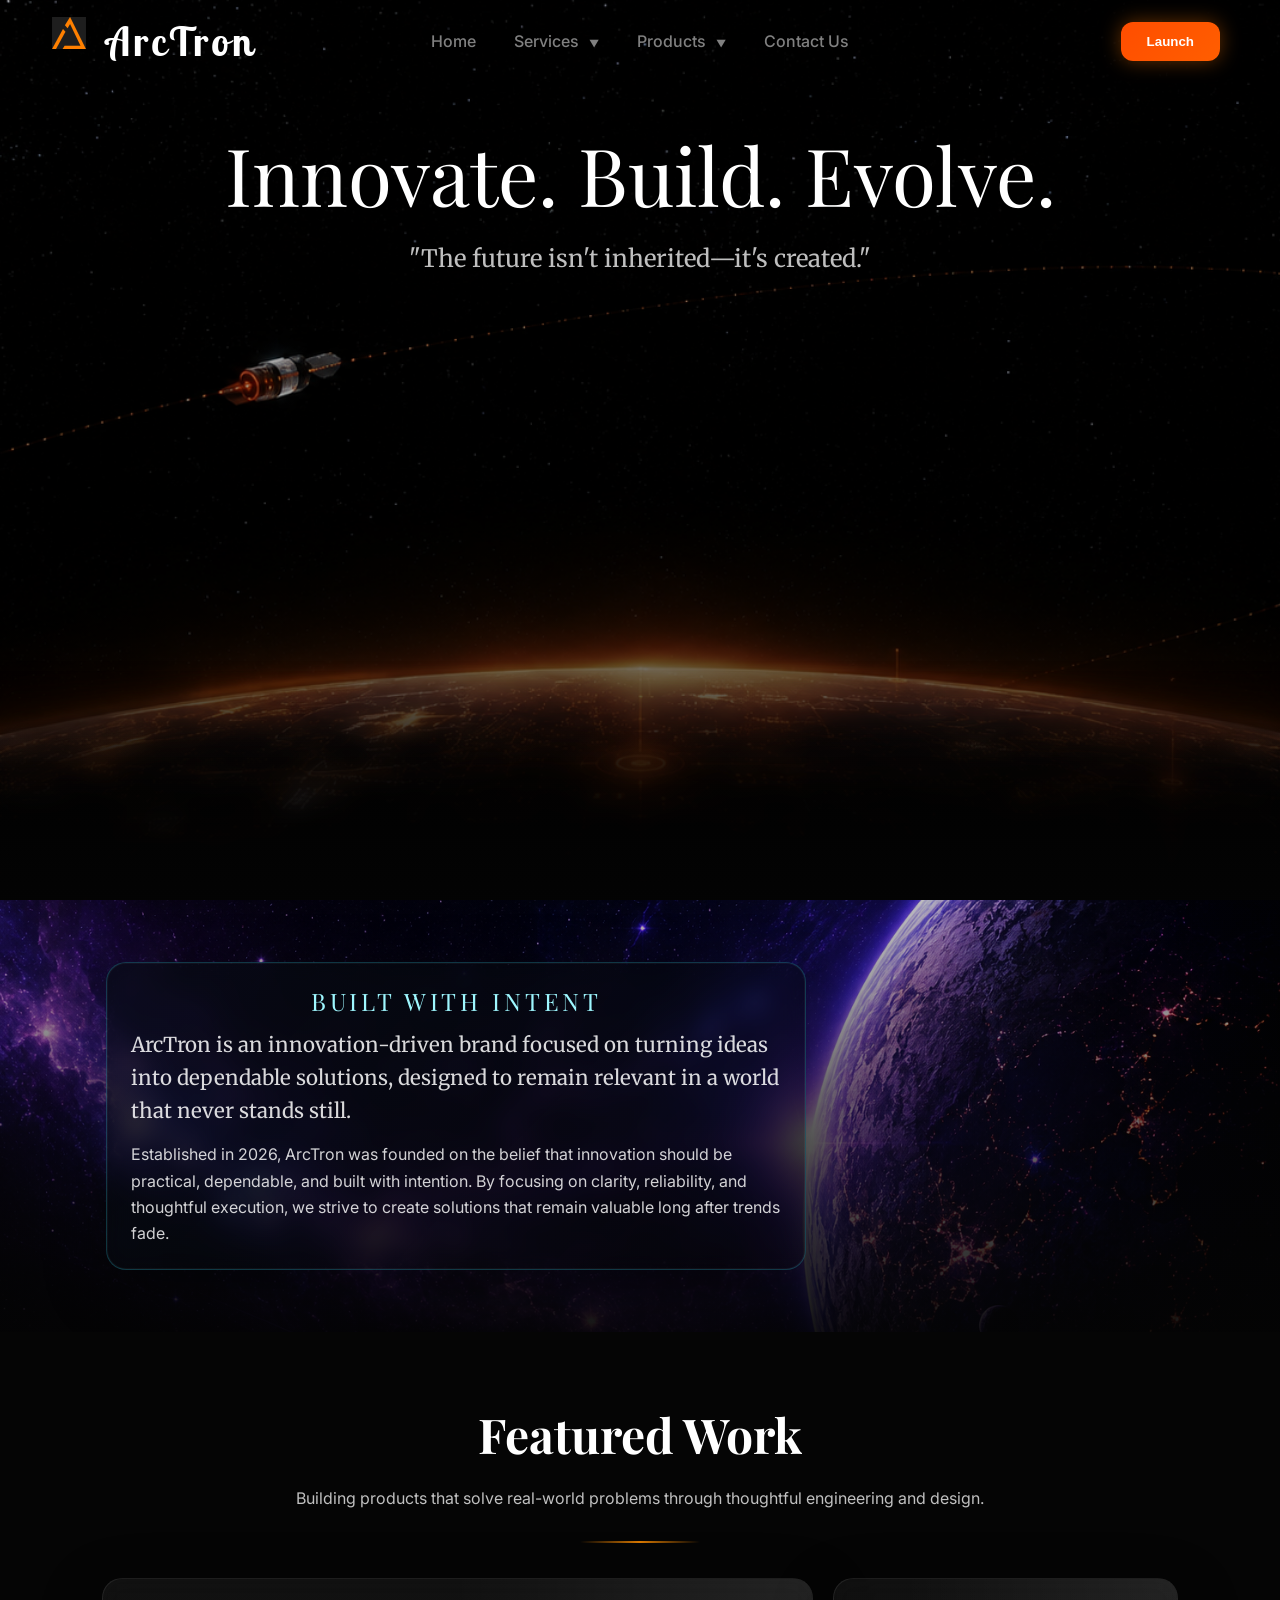
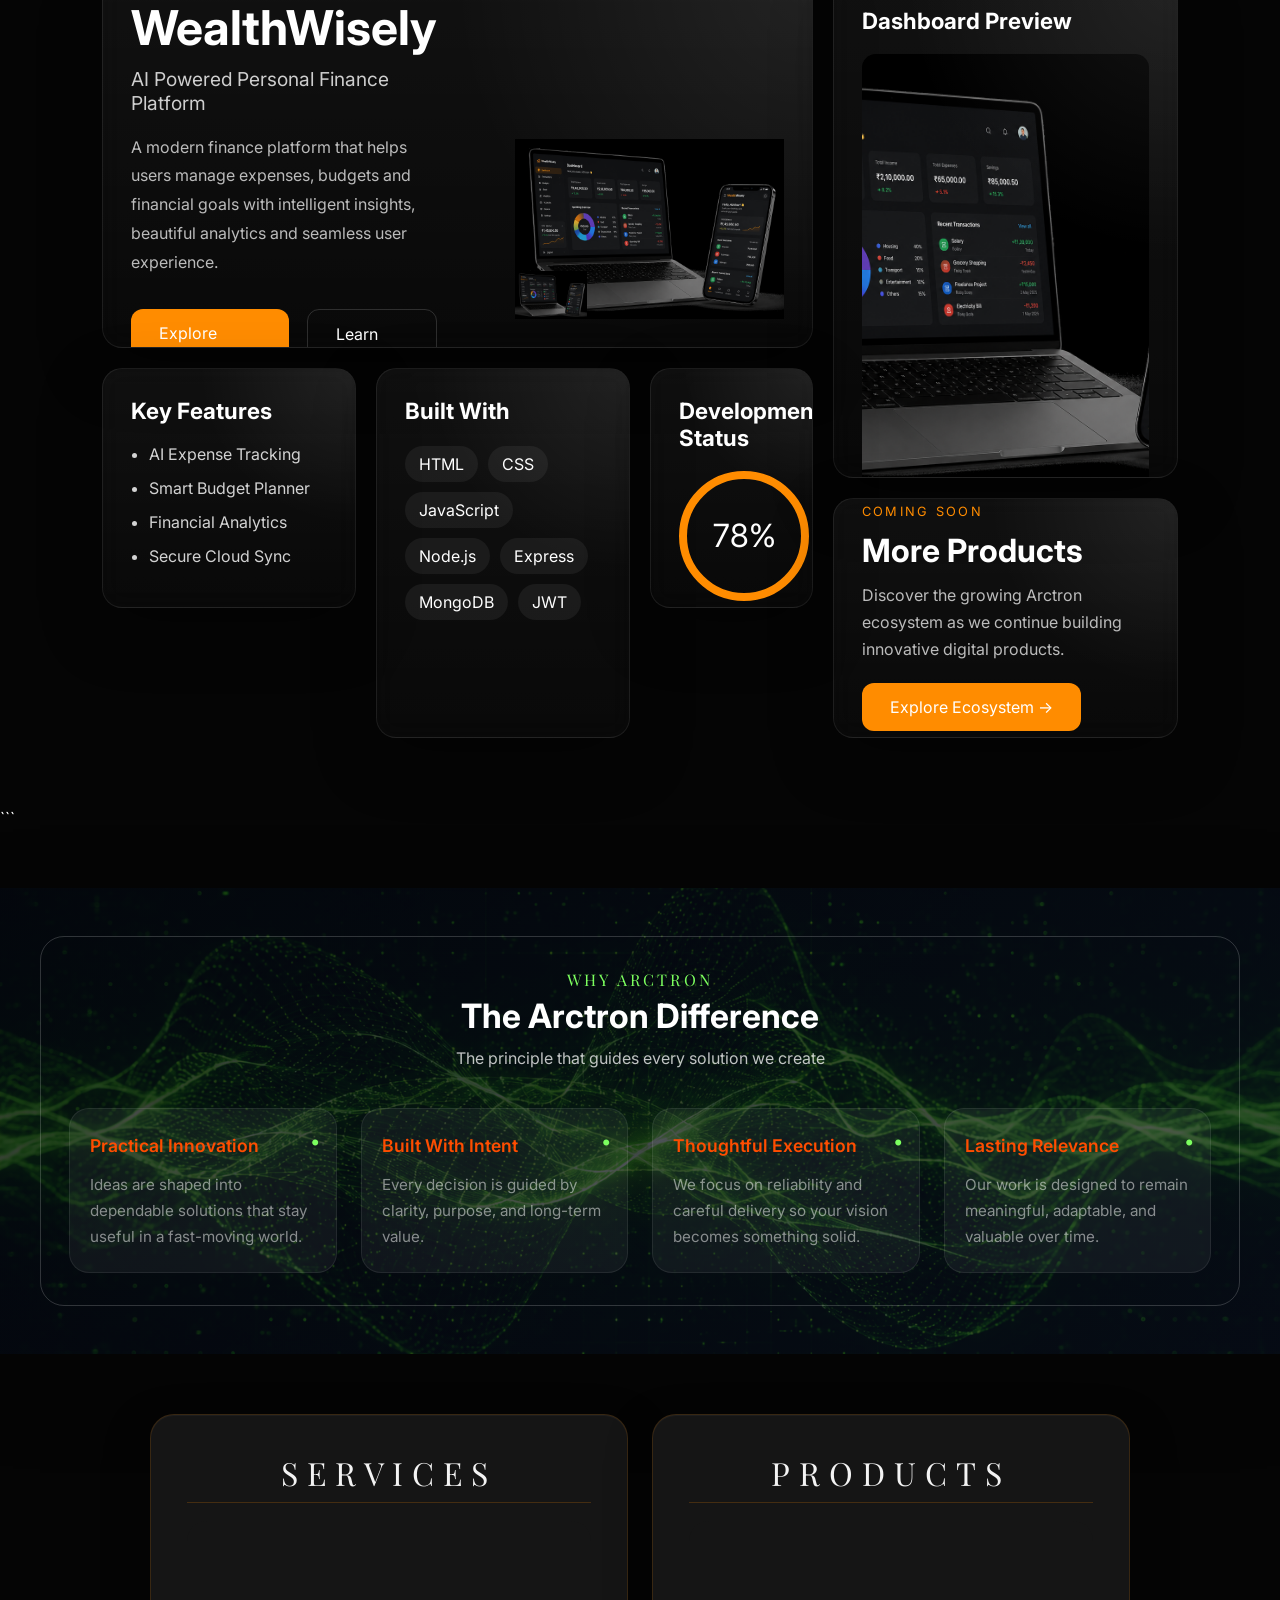
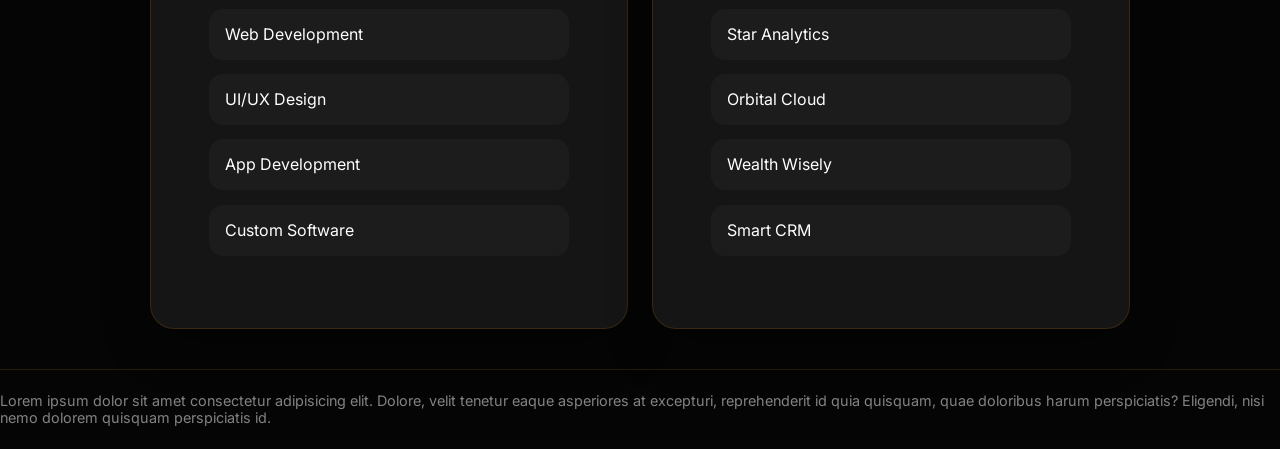
==== docs/index.html @ 0403cf8c "just renamed the frontend folder to docs for deployment" ====
<!DOCTYPE html>
<html lang="en">
<head>
    <meta charset="UTF-8">
    <meta name="viewport" content="width=device-width, initial-scale=1.0">
    <link rel="stylesheet" href="style.css">
    <link rel="stylesheet" href="featured-work.css">
    <link rel="preconnect" href="https://fonts.googleapis.com">
    <link rel="preconnect" href="https://fonts.gstatic.com" crossorigin>
    <link href="https://fonts.googleapis.com/css2?family=Black+Ops+One&family=Cormorant+Garamond:ital,wght@0,300..700;1,300..700&family=Lobster+Two:ital,wght@0,400;0,700;1,400;1,700&family=Merriweather:ital,opsz,wght@0,18..144,300..900;1,18..144,300..900&family=Playfair+Display:ital,wght@0,400..900;1,400..900&display=swap" rel="stylesheet">
    <link rel="preconnect" href="https://fonts.googleapis.com">
    <link rel="preconnect" href="https://fonts.gstatic.com" crossorigin>
    <link href="https://fonts.googleapis.com/css2?family=Inter:wght@300;400;500;600;700&family=Orbitron:wght@400;500;600;700&display=swap" rel="stylesheet">
    <link rel="preconnect" href="https://fonts.googleapis.com">
    <link rel="preconnect" href="https://fonts.gstatic.com" crossorigin>
    <link href="https://fonts.googleapis.com/css2?family=Bitcount+Prop+Single:wght@100..900&family=Black+Ops+One&family=Cormorant+Garamond:ital,wght@0,300..700;1,300..700&family=Lobster+Two:ital,wght@0,400;0,700;1,400;1,700&family=Merriweather:ital,opsz,wght@0,18..144,300..900;1,18..144,300..900&family=Playfair+Display:ital,wght@0,400..900;1,400..900&display=swap" rel="stylesheet">
    <link rel="preconnect" href="https://fonts.googleapis.com">
    <link rel="preconnect" href="https://fonts.gstatic.com" crossorigin>
    <link href="https://fonts.googleapis.com/css2?family=Bitcount+Prop+Single:wght@100..900&family=Black+Ops+One&family=Cormorant+Garamond:ital,wght@0,300..700;1,300..700&family=Lobster+Two:ital,wght@0,400;0,700;1,400;1,700&family=Merriweather:ital,opsz,wght@0,18..144,300..900;1,18..144,300..900&family=Playfair+Display:ital,wght@0,400..900;1,400..900&family=Sansita+Swashed:wght@300..900&display=swap" rel="stylesheet">
    <link rel="icon" type="image/svg+xml" href="images/ArcTron Vector Logo.svg">
    <title>ArcTron</title>
</head>
<body>

<!-- #Nav Bar -->
    <nav class="navbar">
        <a href="index.html" class="brand">
            <img src="images/ArcTron Vector Logo.svg" alt="ArcTron logo" class="brand-logo">
            <div class="logo">ArcTron</div>
        </a>
        <ul class="nav-links">
            <li><a href="index.html">Home</a></li>
            <li class="dropdown">
                <a href="services.html">Services <span>▼</span></a>
                <ul class="dropdown-menu">
                    <li><a href="services.html">Web Development</a></li>
                    <li><a href="services.html">UI/UX Design</a></li>
                    <li><a href="services.html">App Development</a></li>
                    <li><a href="services.html">Custom Softwares Development</a></li>
                </ul>
            </li>
            <li class="dropdown">
                <a href="products.html">Products <span>▼</span></a>
                <ul class="dropdown-menu">
                    <li><a href="products.html">Star Analytics</a></li>
                    <li><a href="products.html">Smart Erps</a></li>
                    <li><a href="products.html">Wealth Wisely</a></li>
                </ul>
            </li>
            <li><a href="contact.html">Contact Us</a></li>
        </ul>
        <div class="nav-cta">
            <button class="launch-btn">Launch</button>
        </div>
    </nav>

<!-- Hero Sec -->
 <div id="hero" class="hero">
    <video class="hero-video is-active" autoplay muted playsinline poster="images/21.9.png">
        <source src="images/Satellite_completes_full_orbit_202606242048.mp4" type="video/mp4">
    </video>
    <video class="hero-video" autoplay muted playsinline poster="images/21.9.png">
        <source src="images/Satellite_completes_full_orbit_202606242048.mp4" type="video/mp4">
    </video>
    <div class="hero-overlay"></div>
    <div class="hero-heading">
        Innovate. Build. Evolve.
        <div class="hero-subheading">
            "The future isn't inherited—it's created."
        </div>
    </div>
 </div>

 <!-- Intro sec -->
  <div id="intro" class="introsec">
    <div class="intro-content-wrapper">
    <div class="intro-heading">
        BUILT WITH INTENT
    </div>
    <div class="intro-subheading">
        ArcTron is an innovation-driven brand focused on turning ideas into dependable solutions, designed to remain relevant in a world that never stands still.
    </div>
    <div class="intro-content">
        Established in 2026, ArcTron was founded on the belief that innovation should be practical, dependable, and built with intention. By focusing on clarity, reliability, and thoughtful execution, we strive to create solutions that remain valuable long after trends fade.
    </div>
    </div>
  </div>


<!-- Featured Work/Flagship Product -->
<section class="featured-section">
    <!-- Section Heading -->
    <div class="fw-header">
        <h2 class="fw-title">
            Featured Work
        </h2>
        <p class="fw-subtitle">
            Building products that solve real-world problems through thoughtful engineering and design.
        </p>
    </div>
    
    <!-- Featured Work Grid -->
    <div class="fw-grid">
        
        <!-- Hero Card -->
        <article class="fw-card fw-hero">
            <div class="fw-hero-content">
                <span class="fw-hero-tag">
                    FLAGSHIP PRODUCT
                </span>
                <h3 class="fw-hero-title">
                    WealthWisely
                </h3>
                <p class="fw-hero-subtitle">
                    AI Powered Personal Finance Platform
                </p>
                <p class="fw-hero-description">
                    A modern finance platform that helps users manage expenses,
                    budgets and financial goals with intelligent insights,
                    beautiful analytics and seamless user experience.
                </p>
                <div class="fw-hero-buttons">
                    <a href="#" class="fw-primary-btn">
                        Explore Product
                    </a>
                    <a href="#" class="fw-secondary-btn">
                        Learn More
                    </a>
                </div>
            </div>
            
            <div class="fw-hero-preview">
                <img
                    src="images/ww display.png"
                    alt="WealthWisely Laptop Mockup"
                    class="fw-hero-laptop">
                <img
                    src="images/ww display.png"
                    alt="WealthWisely Mobile Mockup"
                    class="fw-hero-mobile">
            </div>
        </article>

        <!-- Features Card -->
        <article class="fw-card fw-features">
            <h3 class="fw-card-title">
                Key Features
            </h3>
            <ul class="fw-feature-list">
                <li>AI Expense Tracking</li>
                <li>Smart Budget Planner</li>
                <li>Financial Analytics</li>
                <li>Secure Cloud Sync</li>
            </ul>
        </article>
        
        <!-- Technology Card -->
        <article class="fw-card fw-tech">
            <h3 class="fw-card-title">
                Built With
            </h3>
            <div class="fw-tech-stack">
                <span>HTML</span>
                <span>CSS</span>
                <span>JavaScript</span>
                <span>Node.js</span>
                <span>Express</span>
                <span>MongoDB</span>
                <span>JWT</span>
            </div>
        </article>

        <!-- Dashboard Preview Card -->
        <article class="fw-card fw-dashboard">
            <h3 class="fw-card-title">
                Dashboard Preview
            </h3>
            <img
                src="images/ww display.png"
                alt="Dashboard Preview"
                class="fw-dashboard-image">
        </article>

        <!-- Development Status Card -->
        <article class="fw-card fw-status">
            <h3 class="fw-card-title">
                Development Status
            </h3>
            <div class="fw-status-circle">
                <span class="fw-status-value">
                    78%
                </span>
            </div>
            <p class="fw-status-text">
                Currently under active development.
            </p>
        </article>

        <!-- CTA Card -->
        <article class="fw-card fw-cta">
            <span class="fw-cta-label">
                COMING SOON
            </span>
            <h3 class="fw-cta-title">
                More Products
            </h3>
            <p class="fw-cta-text">
                Discover the growing Arctron ecosystem as we continue
                building innovative digital products.
            </p>
            <a href="#" class="fw-cta-btn">
                Explore Ecosystem →
            </a>
        </article>
    </div>
</section>
```

<!-- trust -->
<div class="trust">
    <div class="trust-inner">
        <div class="trust-heading">
            Why ArcTron
        </div>
        <div class="trust-sub-heading">
                The Arctron Difference
        </div>
        <div class="trust-sub-heading-line">
            The principle that guides every solution we create
        </div>
        <div class="trust-content">
            <div class="trust-content-card">
                <div class="trust-content-card-heading">
                    Practical Innovation
                </div>
                <p>Ideas are shaped into dependable solutions that stay useful in a fast-moving world.</p>
            </div>
            <div class="trust-content-card">
                <div class="trust-content-card-heading">
                    Built With Intent
                </div>
                <p>Every decision is guided by clarity, purpose, and long-term value.</p>
            </div>
            <div class="trust-content-card">
                <div class="trust-content-card-heading">
                    Thoughtful Execution
                </div>
                <p>We focus on reliability and careful delivery so your vision becomes something solid.</p>
            </div>
            <div class="trust-content-card">
                <div class="trust-content-card-heading">
                    Lasting Relevance
                </div>
                <p>Our work is designed to remain meaningful, adaptable, and valuable over time.</p>
            </div>
        </div>
    </div>
</div>

 <!--products * services -->
 <div class="ps-container">
    <div class="ps-card">
        <div class="ps-heading">
            Services
        </div>
        <ul class="ps-content">
            <li><a href="#">Web Development</a></li>
            <li><a href="#">UI/UX Design</a></li>
            <li><a href="#">App Development</a></li>
            <li><a href="#">Custom Software</a></li>
        </ul>
    </div>

    <div class="ps-card">
        <div class="ps-heading">
            Products
        </div>
        <ul class="ps-content">
            <li><a href="#">Star Analytics</a></li>
            <li><a href="#">Orbital Cloud</a></li>
            <li><a href="#">Wealth Wisely</a></li>
            <li><a href="#">Smart CRM</a></li>
        </ul>
    </div>
 </div>  

   <!-- footer -->
<footer>
    Lorem ipsum dolor sit amet consectetur adipisicing elit. Dolore, velit tenetur eaque asperiores at excepturi, reprehenderit id quia quisquam, quae doloribus harum perspiciatis? Eligendi, nisi nemo dolorem quisquam perspiciatis id.
</footer>
    <script src="script.js"></script>
</body>
</html>
---- docs/style.css ----
html {
    scroll-behavior: smooth;
    -webkit-overflow-scrolling: touch;
    scroll-snap-type: var(--scroll-snap-type);
    scroll-padding-top: var(--scroll-snap-offset);
}

*{
    margin:0;
    padding:0;
    box-sizing:border-box;
}

:root {
    --bg: #050505; /* page background */
    --surface: rgba(0, 0, 0, 0.85); /* navbar and panel surface */
    --surface-soft: rgba(10, 10, 10, 0.45); /* lighter translucent background */
    --border: rgba(255, 140, 0, 0.15); /* subtle accent border */
    --border-strong: rgba(255, 140, 0, 0.12); /* stronger border for cards/menus */
    --text: #ffffff; /* primary text color */
    --text-muted: rgba(255, 255, 255, 0.5); /* secondary link/text color */
    --accent: #FF4D00; /* main brand accent */
    --accent-dark: #ff5e00; /* darker accent for gradients */
    --accent-soft: rgba(255, 140, 0, 0.08); /* soft hover/highlight fill */
    --accent-shadow: rgba(255, 120, 0, 0.4); /* glow shadow for buttons */
    --accent-shadow-strong: rgba(255, 0, 0, 0.75); /* stronger hover shadow */
    --electric-cyan: #38e8ff;
    --electric-cyan-soft: rgba(56, 232, 255, 0.12);
    --electric-cyan-deep: #0d8fa8;
    --radius: 12px; /* default element corner radius */
    --radius-lg: 24px; /* large card radius */
    --radius-xl: 16px; /* extra-large radius for big elements */
    --shadow-soft: 0 28px 80px rgba(0, 0, 0, 0.25); /* site shadow style */
    --transition: 0.3s ease; /* default animation timing */
    --font-body: 'Inter', sans-serif; /* body text font */
    --font-logo:'Lobster two', cursive; /* logo font */
    --font-nav:'Inter', sans-serif; /* navigation font */
    --font-heading: 'Playfair Display', serif; /* heading font */
    --font-sub-heading-1: 'Merriweather', serif; /* subheading font */
    --font-sub-heading-2: 'Inter', sans-serif; /* secondary subheading font */
    --font-sub-intro: 'Bitcount Prop Single', sans-serif; /* intro section font */
    --card-bg: #0d0d0d;
    --card-bg-light: #151515;
    --card-bg-lighter: #1f1f1f;
    --heading: #ffffff;
    --subheading: rgba(255,255,255,0.72);
    --content: rgba(255,255,255,0.85);
    --highlight: var(--accent);
    --hover-lift: translateY(-2px);
    --hover-shadow: 0 34px 90px rgba(0, 0, 0, 0.32);
    --hover-gradient: linear-gradient(90deg, rgba(255, 157, 66, 0.18), rgba(255, 94, 0, 0.35));
    --hover-duration: 0.35s;
    --hover-ease: ease;
    --scroll-snap-type: smooth mandatory;
    --scroll-snap-align: start;
    --scroll-snap-offset: 140px;
}

body{
    min-height:100vh;
    background-color: var(--bg);
    color: var(--text);
    font-family: var(--font-body, sans-serif);
    overflow-x: hidden;
}

/* Disable snap for these heavier sections to avoid awkward landing positions */
.introsec,
.fw-section,
.trust,
.ps-container {
    scroll-snap-align: none;
}

/* Navbar */
.navbar{
    position:fixed;
    top:0;
    left:0;
    width:100%;
    height:82px;
    display:flex;
    align-items:center;
    justify-content:space-between;
    padding:0 60px;
    background: transparent;
    border:none;
    border-radius:0;
    backdrop-filter: none;
    -webkit-backdrop-filter: none;
    box-shadow:none;
    z-index:1000;
    transform:none;
    gap:24px;
}

.brand{
    display:flex;
    align-items:ce;
    gap:20px;
    margin-left:-8px;
    text-decoration:none;
    color:inherit;
}

.brand-logo{
    width:34px;
    height:34px;
    object-fit:contain;
    display:block;
}

.logo{
    color:white;
    font-size:2.5rem;
    font-weight:700;
    letter-spacing:3px;
    font-family: var(--font-logo);
}

.nav-links{
    position:absolute;
    left:50%;
    top:50%;
    transform:translate(-50%, -50%);
    display:flex;
    align-items:center;
    justify-content:center;
    gap:38px;
    list-style:none;
    margin:0;
}

.nav-cta{
    margin-left:auto;
    display:flex;
    align-items:center;
    height:100%;
}

.launch-btn{
    display:flex;
    align-items:center;
    justify-content:center;
    align-self: center;
}

.nav-links a{
    text-decoration: none;
    color: var(--text-muted);
    font-weight: 500;
    transition: var(--transition);
    font-family: var(--font-nav);
}

.nav-links a:hover{
    color: var(--accent);
}

.dropdown{
    position:relative;
}

.dropdown a span{
    font-size:10px;
    margin-left:6px;
}

.dropdown-menu{
    position:absolute;
    top:55px;
    left:0;
    min-width:220px;
    padding:10px;   
    background: rgba(10,10,10,0.95);   
    backdrop-filter: blur(10px); 
    -webkit-backdrop-filter: blur(10px);   
    border:1px solid rgba(255,140,0.12); 
    border-radius:16px;   
    list-style:none;   
    opacity:0;   
    visibility:hidden; 
    transform:translateY(10px); 
    transition:all .25s ease;
    z-index: 1001;
}

.dropdown:hover .dropdown-menu{
    opacity:1;
    visibility:visible;
    transform:translateY(0);
}

.dropdown-menu li a{
    display:block;
    padding:12px 14px;
    border-radius:10px;
}

.dropdown-menu li a:hover{
    background:rgba(255,140,0,0.08);
}

.launch-btn{
    list-style: none;
    border: none;
    cursor: pointer;
    padding: 12px 26px;
    border-radius: var(--radius);
    color: var(--text);
    font-weight: 600;
    background: linear-gradient(135deg, var(--accent), var(--accent-dark));
    box-shadow: 0 0 20px var(--accent-shadow);
    transition: var(--transition);
    text-decoration: none;
}

.launch-btn:hover{
    transform: translateY(-2px);
    box-shadow: 0 0 30px var(--accent-shadow-strong);
}
.navbar::after{
    content:"";
    position:absolute;
    bottom:0;
    left:0;
    width:100%;
    height:1px;
    /* background:linear-gradient(90deg,transparent,rgba(255,140,0,.8),transparent); */
}

/* Hero */
.hero{
    min-height: 100vh;
    width: 100%;
    position: relative;
    overflow: hidden;
    isolation: isolate;
    display: flex;
    justify-content: center;
    align-items: flex-start;
    padding: 0 3rem 0;
    scroll-snap-align: var(--scroll-snap-align);
    transition: opacity 0.8s ease;
}

.hero-video{
    position: absolute;
    top: -80px;
    left: 0;
    width: 100%;
    height: calc(100% + 80px);
    object-fit: cover;
    object-position: center;
    z-index: 0;
    opacity: 0;
    transition: opacity 1.4s ease;
}

.hero-video.is-active{
    opacity: 1;
}

.hero-overlay{
    position: absolute;
    inset: 0;
    background: linear-gradient(180deg, rgba(0,0,0,0.16) 0%, rgba(0,0,0,0.34) 45%, rgba(0,0,0,0.55) 75%, rgba(0,0,0,0.82) 100%);
    z-index: 1;
}

.hero-heading{
    position: relative;
    z-index: 2;
    top:auto;
    color: white;
    font-family: var(--font-heading);
    text-align: center;
    font-size: 5rem;
    max-width: 900px;
    margin-top: 120px;
    opacity: 0;
    transform: translateY(20px);
    animation: heroFadeUp 1.2s ease forwards;
}
.hero-subheading{
    font-family: var(--font-sub-heading-1);
    color:white;
    font-size: 1.5rem;
    opacity: 75%;
    margin-top: 16px;
}

@keyframes heroFadeUp {
    to {
        opacity: 1;
        transform: translateY(0);
    }
}

@keyframes introImagePan {
    from {
        transform: scale(1.03) translate3d(0, 0, 0);
    }
    to {
        transform: scale(1.08) translate3d(0, -8px, 0);
    }
}
.hero::after{
    content: "";
    position: absolute;
    bottom: -1px;
    left: 0;
    width: 100%;
    height: 240px;
    background:
        linear-gradient(to bottom,
            rgba(5,5,5,0.02) 0%,
            rgba(5,5,5,0.18) 24%,
            rgba(5,5,5,0.45) 52%,
            rgba(5,5,5,0.86) 100%);
    backdrop-filter: blur(10px) saturate(115%);
    -webkit-backdrop-filter: blur(10px) saturate(115%);
    mask-image: linear-gradient(to bottom, rgba(0,0,0,0), rgba(0,0,0,0.75) 38%, rgba(0,0,0,1) 100%);
    -webkit-mask-image: linear-gradient(to bottom, rgba(0,0,0,0), rgba(0,0,0,0.75) 38%, rgba(0,0,0,1) 100%);
    pointer-events: none;
    z-index: 1;
}

/* Intro */
.introsec{
    position: relative;
    overflow: hidden;
    isolation: isolate;
    min-height: 420px;
    padding: 62px 60px 62px;
    background: #060606;
    display: block;
}

.introsec::before{
    content: "";
    position: absolute;
    inset: 0;
    background-image: url("images/Sci-FI\ planet\ &\ et.png");
    background-size: cover;
    background-position: center;
    transform: scale(1.03);
    opacity: 0.88;
    transition: opacity 1.2s ease;
    animation: introImagePan 14s ease-in-out infinite alternate;
    z-index: -2;
}

.introsec::after{
    content: "";
    position: absolute;
    inset: 0;
    background: linear-gradient(180deg, rgba(4, 4, 4, 0.14) 0%, rgba(4, 4, 4, 0.66) 68%, rgba(4, 4, 4, 0.92) 100%);
    z-index: -1;
}
.intro-content-wrapper{
    width: min(700px, calc(100% - 2rem));
    margin-left: 4%;
    padding: 22px 24px;
    background: linear-gradient(135deg, rgba(6, 11, 18, 0.68), rgba(3, 3, 3, 0.38));
    border: 1px solid rgba(56, 232, 255, 0.22);
    border-radius: 20px;
    box-shadow: 0 18px 60px rgba(0, 0, 0, 0.35), inset 0 0 0 1px rgba(255, 255, 255, 0.04);
    backdrop-filter: blur(10px);
    -webkit-backdrop-filter: blur(10px);
}
.intro-heading{
    color: #9ef7ff;
    font-family: var(--font-heading);
    text-align: center;
    font-size: 1.5rem;
    letter-spacing: 0.16em;
    text-transform: uppercase;
    margin: 0 0 12px;
    padding-bottom: 0;
    border-bottom: none;
    display: block;
    width: 100%;
}
.intro-subheading{
    font-family: var(--font-sub-heading-1);
    color: rgba(255, 255, 255, 0.94);
    font-size: 1.28rem;
    opacity: 0.9;
    line-height: 1.6;
    margin: 0;
}
.intro-content{
    color: rgba(255, 255, 255, 0.82);
    line-height: 1.65;
    font-size: 1rem;
    margin: 14px 0 0;
    padding-top: 0;
    border-top: none;
}

/* Featured Work/Flagship Product */

/* Featured Work Section */
.featured-section{
    width:min(1500px,95%);
    margin:auto;
    padding: 70px;
    position:relative;
}

/* Section Heading */
.fw-header{
    text-align:center;
    margin-bottom:35px;
}
.fw-header::after{
    content:"";
    display:block;
    width:120px;
    height:2px;
    margin:28px auto 0;
    border-radius:50px;
    background:linear-gradient(
        90deg,
        transparent,
        rgba(255,140,0,.85),
        transparent
    );
}
.fw-title{
    font-family:var(--font-heading);
    font-size:3rem;
    color:#fff;
}
.fw-subtitle{
    max-width:720px;
    margin:18px auto 0;
    color:rgba(255,255,255,.75);
    line-height:1.8;
}

/* Featured Work Grid */
.fw-grid{
    display:grid;
    grid-template-columns:repeat(12,1fr);
    grid-template-rows:repeat(6,110px);
    gap:20px;
}

/* Shared Card */
.fw-card{
    position:relative;
    overflow:hidden;
    padding:28px;
    border-radius:20px;
    background:linear-gradient(180deg,rgba(255,255,255,.05),rgba(255,255,255,.02));
    border:1px solid rgba(255,255,255,.08);
    backdrop-filter:blur(12px);
    box-shadow:0 20px 60px rgba(0,0,0,.35);
    transition:.35s ease;
}
.fw-card:hover{
    transform:translateY(-8px);
    border-color:rgba(255,140,0,.35);
}
.fw-card::before{
    content:"";
    position:absolute;
    inset:0;
    background:radial-gradient(circle at top right,rgba(255,255,255,.08),transparent 45%);
    pointer-events:none;
}

/* Hero Card */
.fw-hero{grid-column:1/span 8;grid-row:1/span 3;display:flex;align-items:center;justify-content:space-between;gap:48px;}
.fw-hero-content{flex:1;}
.fw-hero-preview{flex:1;position:relative;height:100%;}
.fw-hero-laptop{position:absolute;right:0;bottom:0;max-width:90%;}
.fw-hero-mobile{position:absolute;left:10%;bottom:0;max-width:24%;}
.fw-hero-tag{display:inline-block;padding:8px 14px;border-radius:30px;background:rgba(255,140,0,.15);color:#ffb14a;font-size:.75rem;letter-spacing:.15em;}
.fw-hero-title{margin:20px 0 10px;font-size:3rem;color:#fff;}
.fw-hero-subtitle{font-size:1.2rem;color:rgba(255,255,255,.8);}
.fw-hero-description{margin-top:18px;line-height:1.8;color:rgba(255,255,255,.72);}
.fw-hero-buttons{display:flex;gap:18px;margin-top:32px;}
.fw-primary-btn,.fw-secondary-btn,.fw-cta-btn{text-decoration:none;padding:14px 28px;border-radius:12px;transition:.3s;}
.fw-primary-btn{background:#ff8c00;color:#fff;}
.fw-secondary-btn{border:1px solid rgba(255,255,255,.15);color:#fff;}
.fw-primary-btn:hover,.fw-secondary-btn:hover,.fw-cta-btn:hover{transform:translateY(-3px);}

/* Cards */
.fw-features{grid-column:1/span 3;grid-row:4/span 2;}
.fw-tech{grid-column:4/span 3;grid-row:4/span 3;}
.fw-status{grid-column:7/span 2;grid-row:4/span 2;}
.fw-dashboard{grid-column:9/span 4;grid-row:1/span 4;}
.fw-cta{grid-column:9/span 4;grid-row:5/span 2;}

.fw-tech-stack{
    display:flex;
    flex-wrap:wrap;
    gap:14px;
    margin-top:22px;
}

.fw-tech-stack span{
    padding:12px 20px;
    border-radius:999px;
    background:rgba(255,255,255,.07);
    white-space:nowrap;
}
.fw-card-title{margin-bottom:20px;color:#fff;font-size:1.4rem;}
.fw-feature-list{padding-left:18px;display:flex;flex-direction:column;gap:14px;color:rgba(255,255,255,.82);}
.fw-tech-stack{display:flex;flex-wrap:wrap;gap:10px;}
.fw-tech-stack span{padding:8px 14px;border-radius:30px;background:rgba(255,255,255,.06);color:#fff;}
.fw-dashboard-image{width:100%;height:100%;object-fit:cover;border-radius:14px;}
.fw-status-circle{width:130px;height:130px;border-radius:50%;margin:10px auto;border:8px solid #ff8c00;display:flex;align-items:center;justify-content:center;}
.fw-status-value{font-size:2rem;color:#fff;}
.fw-status-text{text-align:center;color:rgba(255,255,255,.75);}
.fw-cta{display:flex;flex-direction:column;justify-content:center;}
.fw-cta-label{color:#ff8c00;letter-spacing:.18em;font-size:.8rem;}
.fw-cta-title{margin:12px 0;color:#fff;font-size:2rem;}
.fw-cta-text{color:rgba(255,255,255,.72);line-height:1.7;margin-bottom:20px;}
.fw-cta-btn{background:#ff8c00;color:#fff;display:inline-block;align-self:flex-start;}

@media(max-width:1100px){
.fw-grid{grid-template-columns:1fr;grid-template-rows:auto;}
.fw-hero,.fw-features,.fw-tech,.fw-status,.fw-dashboard,.fw-cta{grid-column:auto;grid-row:auto;}
.fw-hero{flex-direction:column;}
}


/* trust */
.trust{
    position: relative;
    max-width: 100vw;
    margin: 60px auto;
    padding: 48px 36px;
    background:
        linear-gradient(135deg, rgba(4, 8, 16, 0.78), rgba(8, 15, 28, 0.72)),
        url("images/ChatGPT Image Jun 25, 2026, 10_42_38 PM.png");
    background-size: cover;
    background-position: center;
    box-shadow: 0 28px 80px rgba(0, 0, 0, 0.25);
    overflow: hidden;
    scroll-snap-align: var(--scroll-snap-align);
}
.trust-inner{
    max-width: 1200px;
    margin: 0 auto;
    padding: 32px 28px;
    border: 1px solid rgba(255, 255, 255, 0.18);
    border-radius: 24px;
    background: transparent;
}
.trust-heading{
    color: #7cff5f;
    font-family: var(--font-heading);
    text-align: center;
    font-size: 1rem;
    margin-bottom: 6px;
    letter-spacing: 0.2em;
    text-transform: uppercase;
}
.trust-sub-heading{
    color: #ffffff;
    font-size: 2.1rem;
    font-weight: 700;
    text-align: center;
    margin-bottom: 10px;
    line-height: 1.2;
}
.trust-sub-heading-line{
    color: rgba(255, 255, 255, 0.75);
    font-size: 1rem;
    text-align: center;
    margin-bottom: 28px;
    line-height: 1.6;
}
.trust-content{
    margin: 0;
    background: transparent;
    min-height: 170px;
    color: #fff;
    font-size: 1rem;
    line-height: 1.7;
    border-radius: 20px;
    display: grid;
    grid-template-columns: repeat(4, minmax(0, 1fr));
    gap: 24px;
    padding: 8px 0 0;
}
.trust-content-card{
    position: relative;
    background: rgba(255, 255, 255, 0.05);
    border: 1px solid rgba(255, 255, 255, 0.08);
    border-radius: 20px;
    padding: 22px 20px;
    min-height: 150px;
    display: flex;
    flex-direction: column;
    justify-content: flex-start;
    gap: 10px;
    transition: transform var(--hover-duration) var(--hover-ease), border-color var(--hover-duration) var(--hover-ease), background var(--hover-duration) var(--hover-ease), box-shadow var(--hover-duration) var(--hover-ease);
}
.trust-content-card::before{
    content: "•";
    position: absolute;
    top: 16px;
    right: 16px;
    color: #7cff5f;
    font-size: 1.2rem;
}
.trust-content-card:hover{
    transform: none;
    border-color: rgba(124, 255, 95, 0.4);
    background: rgba(255, 255, 255, 0.08);
    box-shadow: 0 12px 30px rgba(0, 0, 0, 0.18);
}
.trust-content-card-heading{
    font-size: 1.1rem;
    font-weight: 600;
    color: var(--accent);
    margin-bottom: 2px;
}
.trust-content-card p{
    margin: 0;
    color: var(--text-muted);
    font-size: 0.95rem;
}

@media (max-width: 900px) {
    .trust-content {
        grid-template-columns: repeat(2, minmax(0, 1fr));
    }
}

@media (max-width: 600px) {
    .trust-content {
        grid-template-columns: 1fr;
    }
    .trust {
        padding: 32px 20px;
    }
}

/* Products & Services */
.ps-container{
    display:grid;
    grid-template-columns: repeat(2, minmax(0, 1fr));
    gap: 24px;
    position: relative;
    max-width: 980px;
    width: min(980px, calc(100% - 7rem));
    margin: 40px auto;
    justify-content: center;
    align-items: stretch;
    scroll-snap-align: var(--scroll-snap-align);
}
.ps-card{
    padding: 36px 36px 44px;
    background-color: var(--card-bg-light);
    border-radius: 24px;
    border: 1px solid var(--border);
    box-shadow: 0 18px 45px rgba(0, 0, 0, 0.35), inset 0 1px 0 rgba(255,255,255,0.04);
    transform: perspective(1000px) rotateX(0deg) rotateY(0deg);
    transition: transform var(--hover-duration) var(--hover-ease), box-shadow var(--hover-duration) var(--hover-ease);
    overflow: visible;
    will-change: transform;
    position: relative;
    z-index: 0;
    min-height: 460px;
}
.ps-card::after{
    background-image: url("images/ChatGPT Image Jun 25, 2026, 10_55_58 PM.png");
    background-position: right;
    background-size: cover;
    height: 74px;
    width:74px;
}

.ps-card:hover{
    box-shadow: 0 18px 45px rgba(0, 0, 0, 0.35), inset 0 1px 0 rgba(255,255,255,0.04);
    transform: none;
    z-index: 1;
}
.ps-heading{
    color: rgba(255, 255, 255, 0.95);
    text-align: center;
    font-family: var(--font-heading);
    font-size: 2rem;
    letter-spacing: 0.28em;
    text-transform: uppercase;
    margin-bottom: 18px;
    padding-bottom: 8px;
    border-bottom: 1px solid rgba(255, 140, 0, 0.2);
    display: inline-block;
    width: 100%;
}
.ps-content{
    list-style: none;
    margin: 0;
    padding: 72px 22px 28px;
    background-color: var(--card-bg-light);
    color: #fff;
    font-size: 1rem;
    line-height: 1.7;
    border-radius: 20px;
    display: flex;
    flex-direction: column;
    gap: 14px;
    overflow: visible;
}

@media (max-width: 900px) {
    .ps-content {
        padding-top: 48px;
    }
}

.ps-content li:first-child {
    margin-top: 16px;
}
.ps-content li{
    position: relative;
    overflow: visible;
    border-radius: 14px;
    padding: 12px 16px;
    background: rgba(255, 255, 255, 0.03);
    transition: transform var(--hover-duration) var(--hover-ease), box-shadow var(--hover-duration) var(--hover-ease), background var(--hover-duration) var(--hover-ease);
    z-index: 0;
    will-change: transform;
}

.ps-content li::before{
    content: "";
    position: absolute;
    inset: 0 auto 0 0;
    width: 0;
    background: var(--hover-gradient);
    transition: width var(--hover-duration) var(--hover-ease);
    z-index: 0;
}

.ps-content li:hover{
    /* avoid lifting the item upward to prevent overlap with the heading */
    transform: none;
    box-shadow: var(--hover-shadow);
    background: rgba(255, 255, 255, 0.06);
    z-index: 3;
}

.ps-content li:hover::before{
    width: 100%;
}

.ps-content li a{
    position: relative;
    z-index: 1;
    color: var(--text);
    text-decoration: none;
    display: block;
    transition: color var(--transition);
}

.ps-content li:hover a{
    color: var(--accent);
}

@media (max-width: 768px) {
    .ps-container {
        grid-template-columns: 1fr;
    }
}

/* Footer */
footer{
    height: 80px;
    display: flex;
    align-items: center;
    justify-content: center;
    color: var(--text-muted);
    font-size: 0.9rem;
    border-top: 1px solid var(--border);
    margin-top: 40px;

}
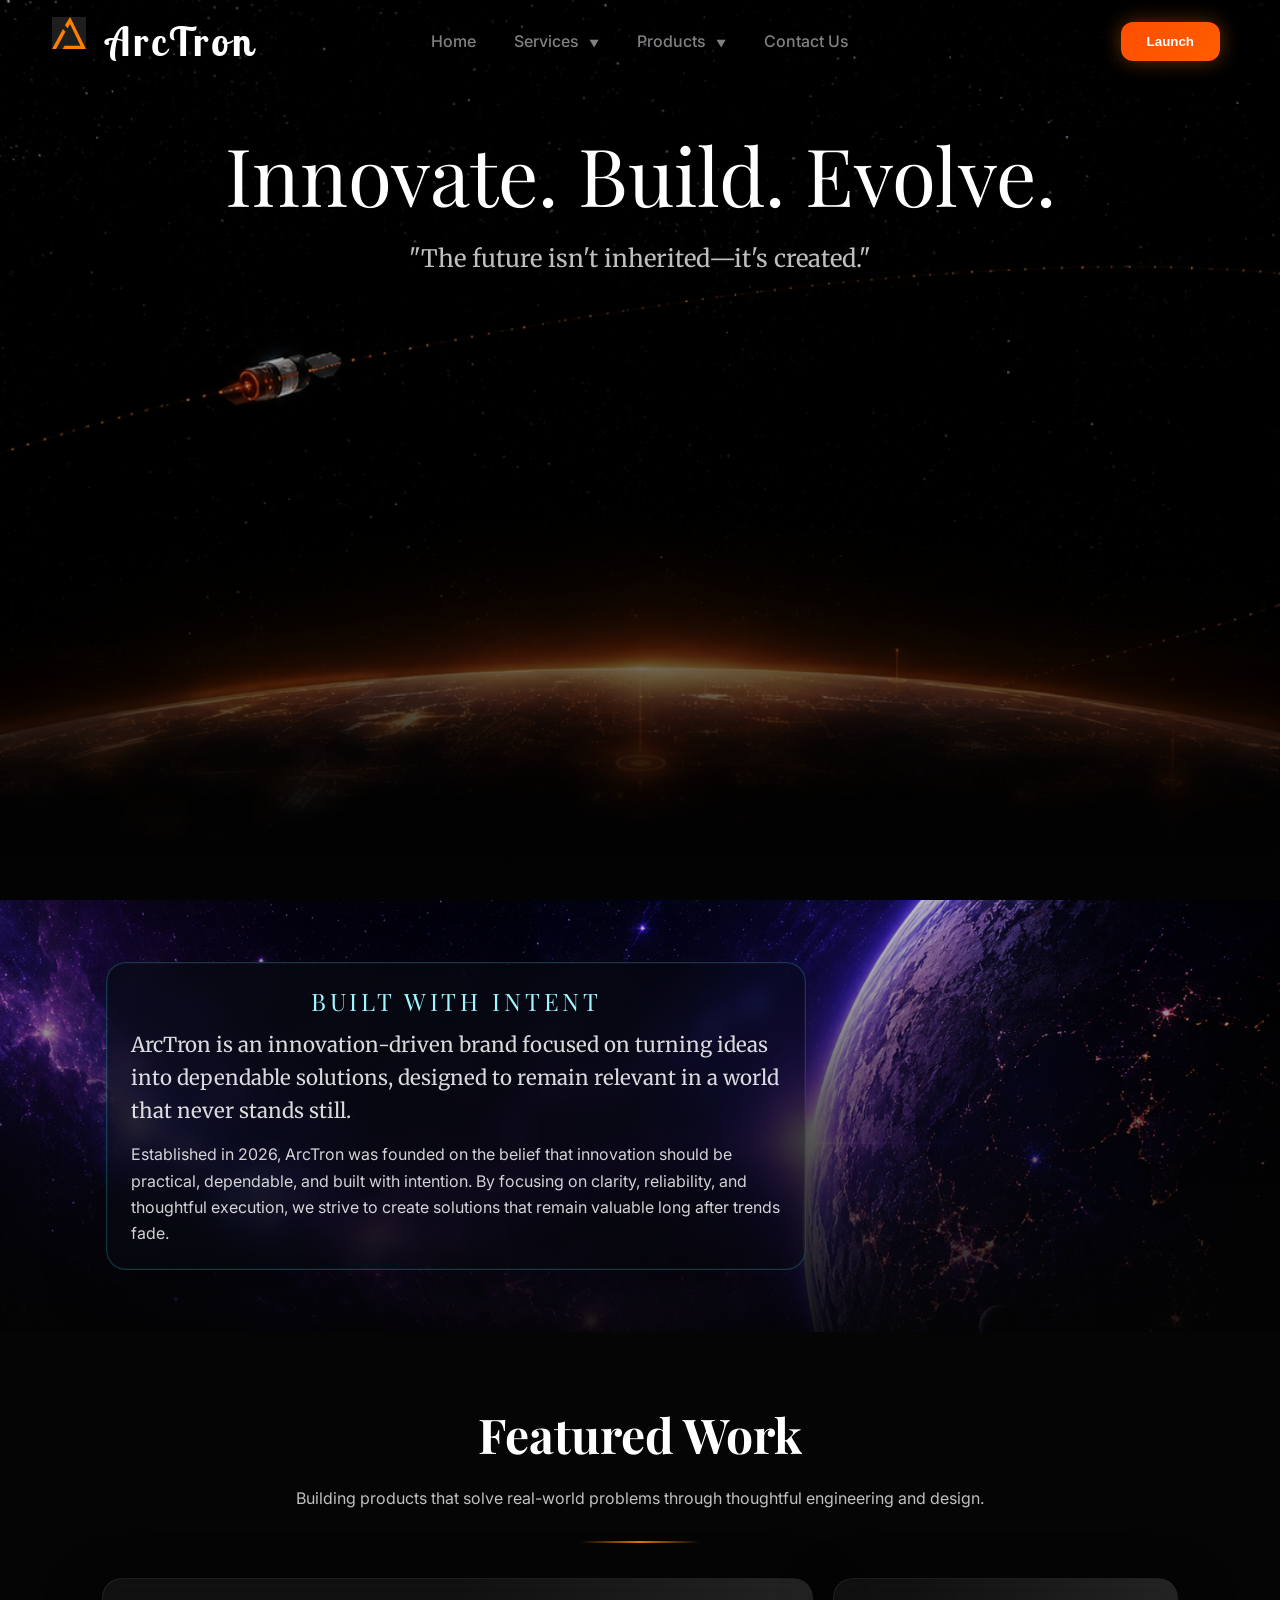
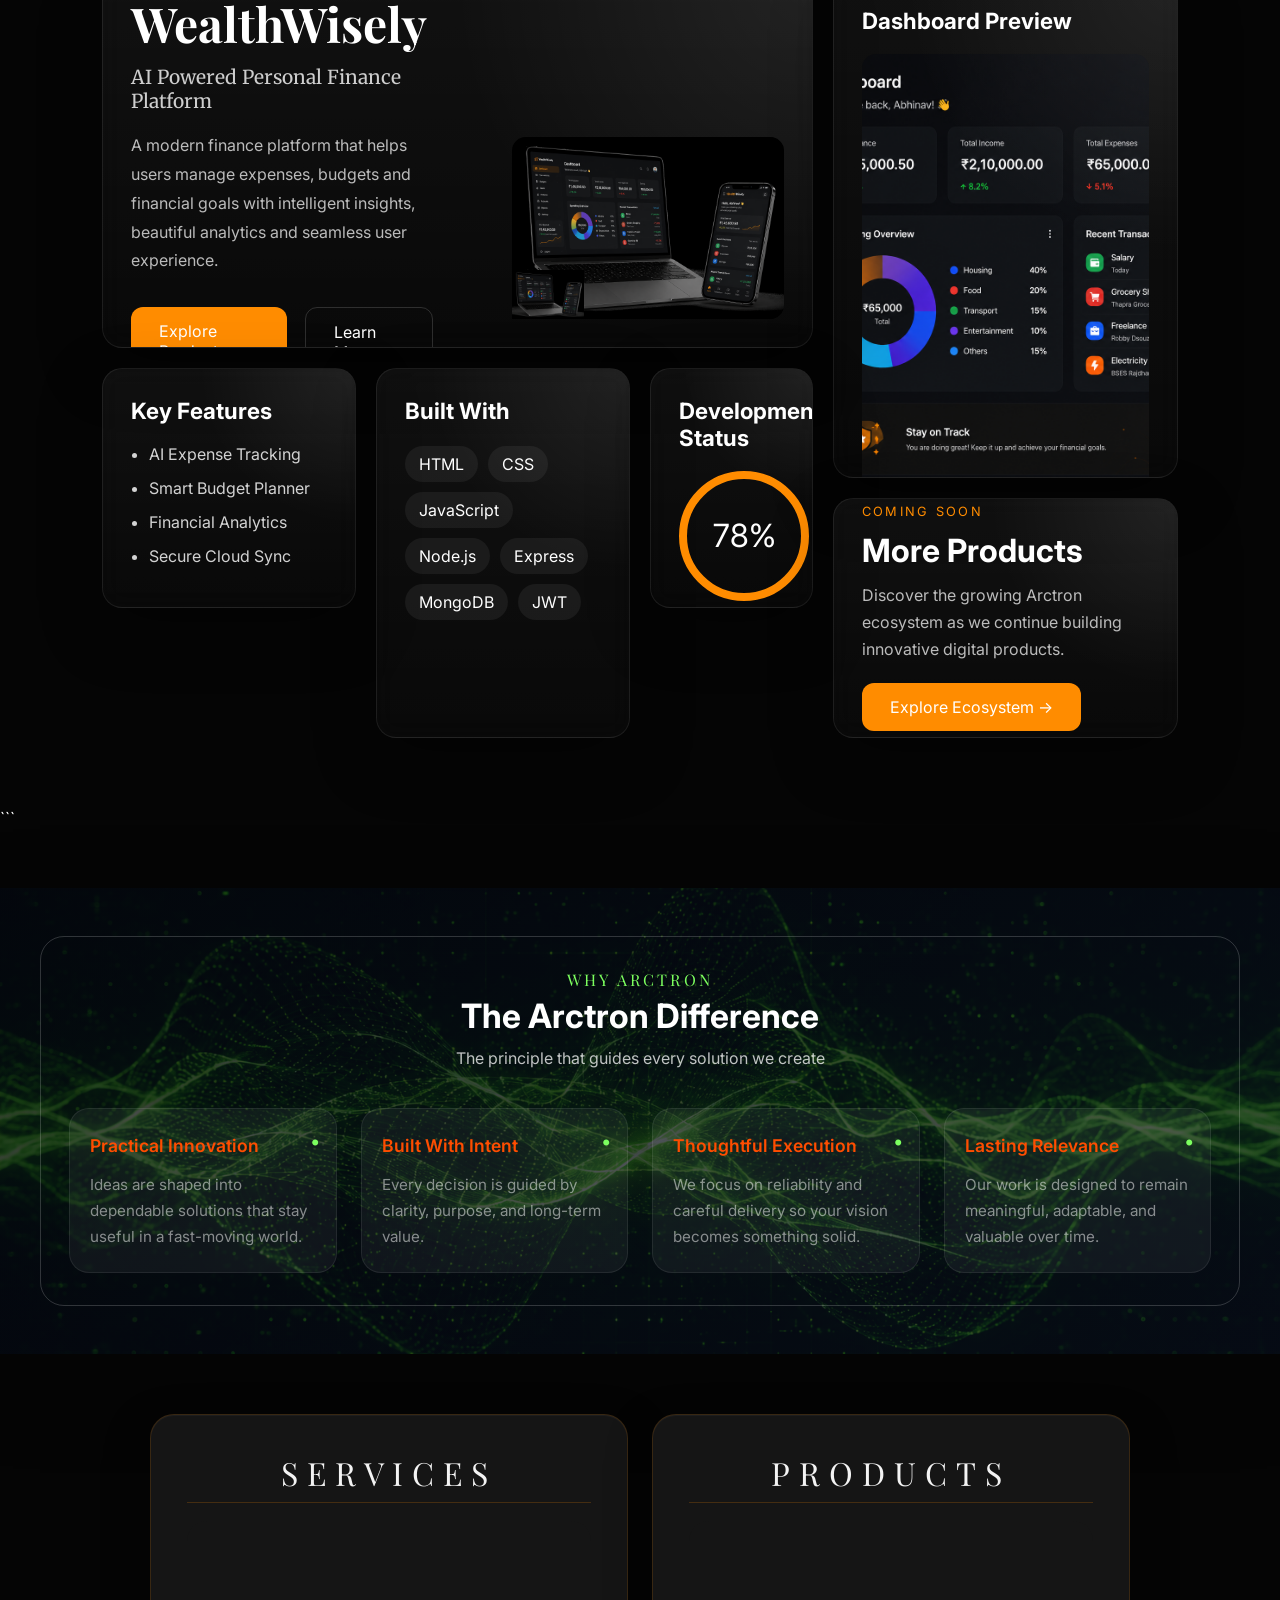
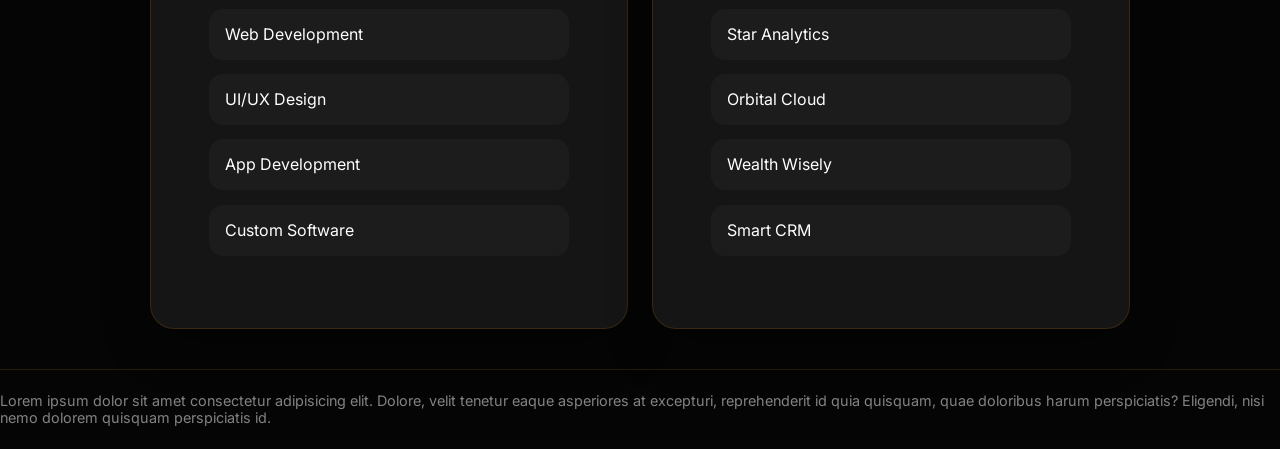
==== commit bde772e6: "v2.0.2 did some small tweaks in fw sec" ====
--- a/docs/index.html
+++ b/docs/index.html
@@ -176,7 +176,7 @@
                 Dashboard Preview
             </h3>
             <img
-                src="images/ww display.png"
+                src="images/ww dash.png"
                 alt="Dashboard Preview"
                 class="fw-dashboard-image">
         </article>
--- a/docs/style.css
+++ b/docs/style.css
@@ -74,7 +74,7 @@
 
 /* Navbar */
 .navbar{
-    position:fixed;
+    position:absolute;
     top:0;
     left:0;
     width:100%;
@@ -474,14 +474,14 @@
 
 /* Hero Card */
 .fw-hero{grid-column:1/span 8;grid-row:1/span 3;display:flex;align-items:center;justify-content:space-between;gap:48px;}
-.fw-hero-content{flex:1;}
+.fw-hero-content{flex:1; font-family: var(--font-body);}
 .fw-hero-preview{flex:1;position:relative;height:100%;}
-.fw-hero-laptop{position:absolute;right:0;bottom:0;max-width:90%;}
+.fw-hero-laptop{position:absolute;right:0;bottom:0;max-width:90%;border-radius:14px;}
 .fw-hero-mobile{position:absolute;left:10%;bottom:0;max-width:24%;}
-.fw-hero-tag{display:inline-block;padding:8px 14px;border-radius:30px;background:rgba(255,140,0,.15);color:#ffb14a;font-size:.75rem;letter-spacing:.15em;}
-.fw-hero-title{margin:20px 0 10px;font-size:3rem;color:#fff;}
-.fw-hero-subtitle{font-size:1.2rem;color:rgba(255,255,255,.8);}
-.fw-hero-description{margin-top:18px;line-height:1.8;color:rgba(255,255,255,.72);}
+.fw-hero-tag{display:inline-block;padding:4px 14px;border-radius:30px;background:rgba(255,140,0,.15);color:#ffb14a;font-size:.75rem;letter-spacing:.15em;}
+.fw-hero-title{margin:20px 0 10px;font-size:3rem;color:#fff; font-family: var(--font-heading);}
+.fw-hero-subtitle{font-size:1.2rem;color:rgba(255,255,255,.8); font-family: var(--font-sub-heading-1);}
+.fw-hero-description{margin-top:18px;line-height:1.8;color:rgba(255,255,255,.72); font-family: var(--font-body);}
 .fw-hero-buttons{display:flex;gap:18px;margin-top:32px;}
 .fw-primary-btn,.fw-secondary-btn,.fw-cta-btn{text-decoration:none;padding:14px 28px;border-radius:12px;transition:.3s;}
 .fw-primary-btn{background:#ff8c00;color:#fff;}
